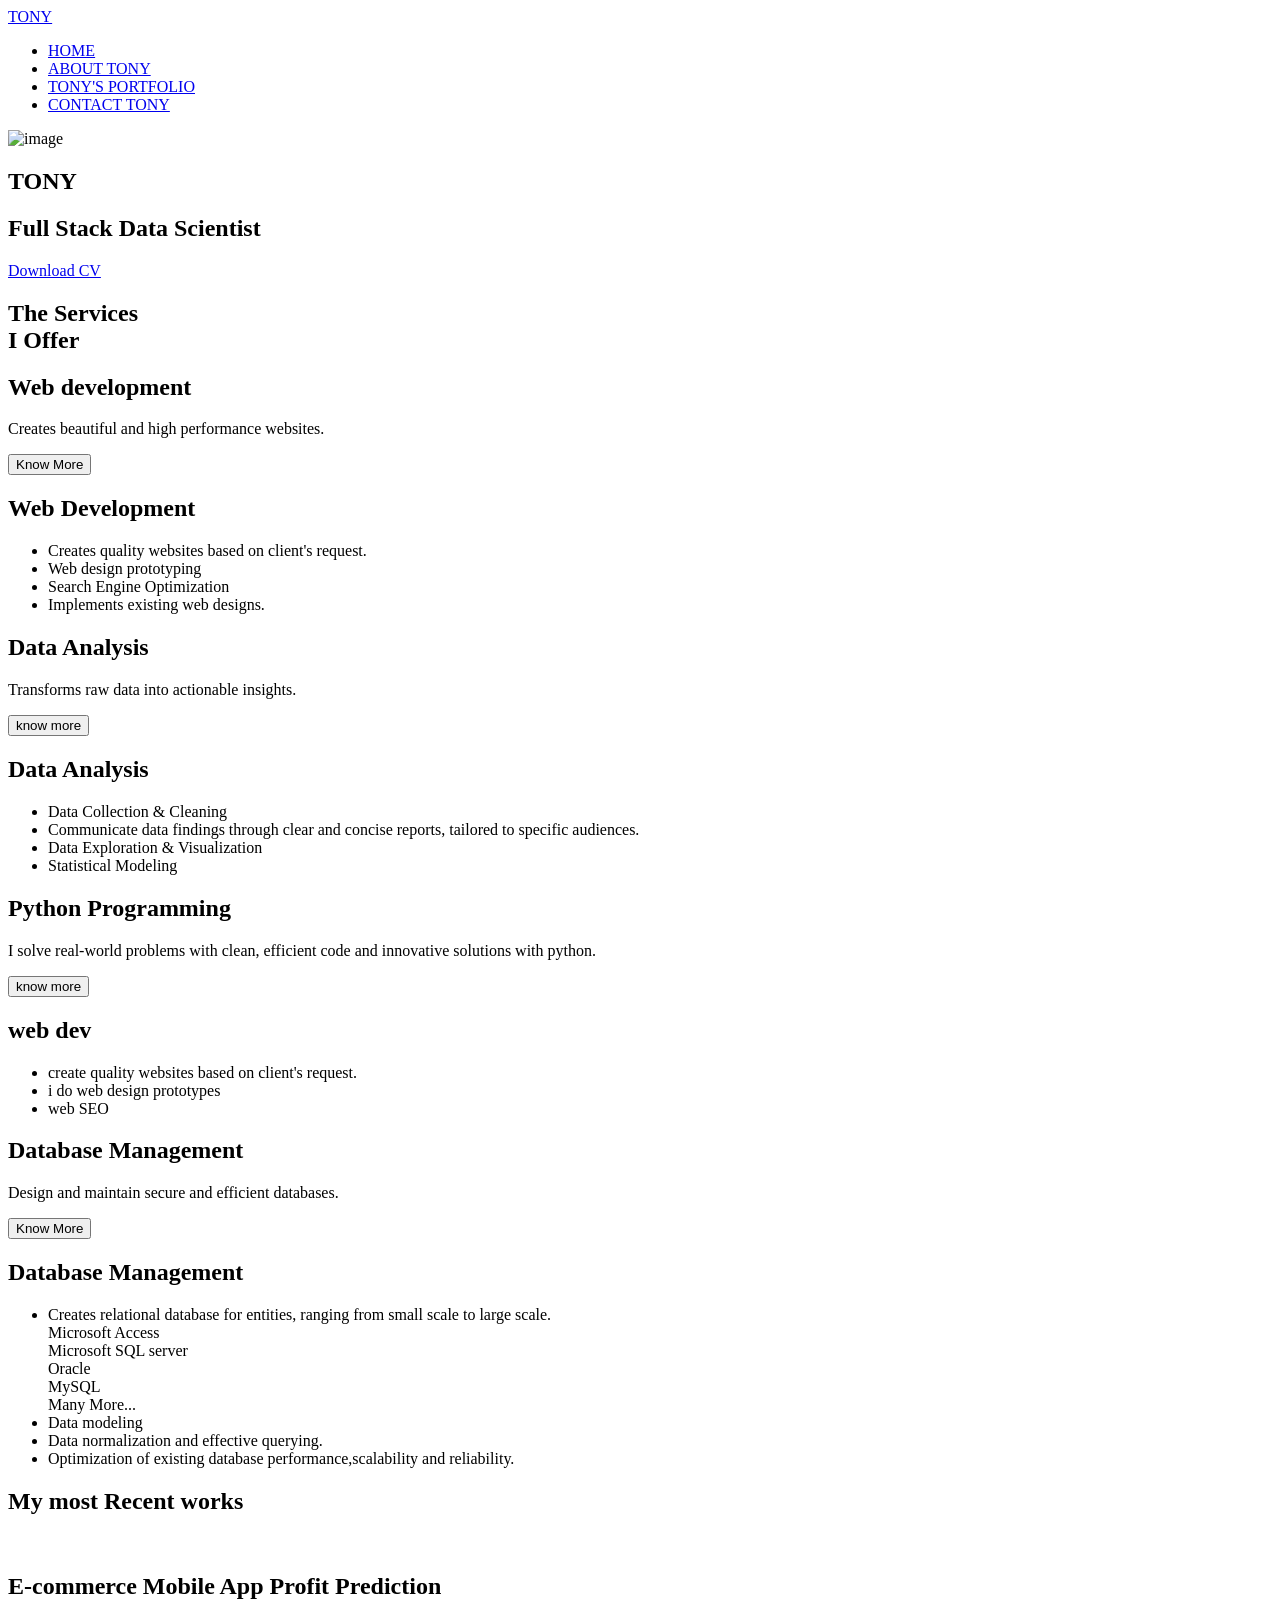
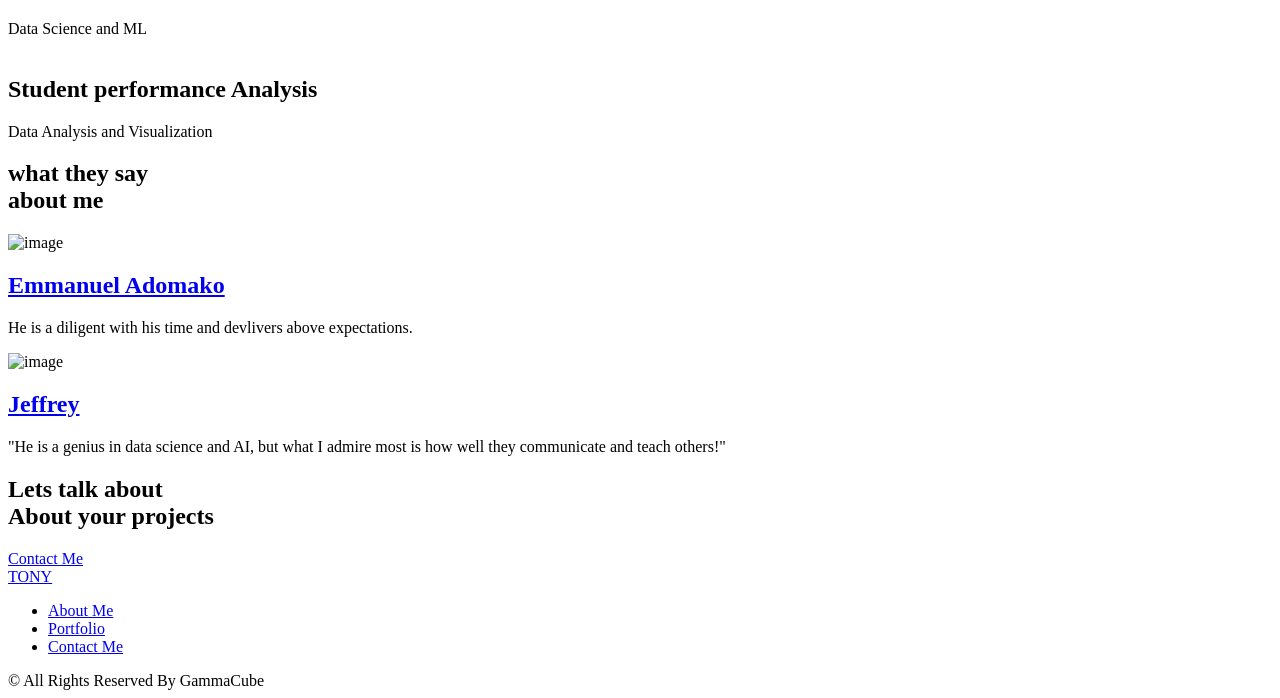
==== index.html @ 8dd12e17 "Add files via upload" ====
<!DOCTYPE html>
   <html lang="en">
   <head>
      <meta charset="UTF-8">
      <meta name="viewport" content="width=device-width, initial-scale=1.0">

      <!--=============== FAVICON ===============-->
         <link rel="shortcut icon" href="assets/img/pp.PNG" type="png">
      <!--=============== REMIXICONS ===============-->
      <link href="https://cdn.jsdelivr.net/npm/remixicon@2.2.0/fonts/remixicon.css" rel="stylesheet">

      <!--=============== SWIPER CSS ===============-->
      <link rel="stylesheet" href="assets/css/swiper-bundle.min.css">

      <!--=============== CSS ===============-->
      <link rel="stylesheet" href="assets/css/styles.css">

      <title>TONY'S PORTFOLIO WEBSITE</title>
   </head>
   <body>
      <!--==================== HEADER ====================-->
      <header class="header" id="header">
         <nav class="nav container">
         <a href="index.html" class="nav__logo">TONY</a>

         <div class="nav__menu" id="nav-menu">
            <ul class="nav__list">
               <li class="nav__item">
               <a href="index.html" class="nav__link text__button">HOME</a>
            </li>

            <li class="nav__item">
               <a href="about.html" class="nav__link text__button">ABOUT TONY</a>
            </li>

            <li class="nav__item">
               <a href="work.html" class="nav__link text__button">TONY'S PORTFOLIO</a>
            </li>

            <li class="nav__item">
               <a href="contact.html" class="button">CONTACT TONY</a>
            </li>
         </ul> 
      <!--close button-->
      <div class="nav__close" id="nav-close">
         <i class="ri-close-line"></i>
      </div>
      </div>
      <div class="nav__actions">
         <i class="ri-moon-fill change-theme text__button" id="theme-button"></i>

         <div class="nav__toggle" id="nav-toggle">
            <i class="ri-apps-2-line"></i>
         </div>
      </div>
   </nav>
      </header> 
      <!--==================== MAIN ====================-->
      <main class="main">
         <!--==================== HOME ====================-->
         <section class="home section">
            <div class="home__rectangle"></div>
            <div class="home__container container grid">
               <div class="home__perfil perfil">
                  <div class="perfil__content">
                     <img src="assets/img/profile.PNG" alt="image" class="perfil__img">
                  </div>
               </div>
               <div class="home__content grid">
                  <div class="home__data grid">
                     <h1 class="home__name">TONY</h1>
<h2 class="home__profession" id="job-title">Full Stack Data Scientist</h2>

                     <div class="home__social"> <!--social media accounts-->
                        <a href="https://github.com/Tony-Stone-Code" target= "_blank" class="home__social-link"><i class="ri-github-fill"></i></a>
                        <a href="http://linkedin.com/in/anthony-opoku-acheampong" target= "_blank" class="home__social-link"><i class="ri-linkedin-box-fill"></i></a>
                        <a href="https://t.me/Opoku_Acheampong_Anthony" target= "_blank" class="home__social-link"><i class="ri-telegram-line"></i></a>
                        
                     </div>
                  </div>
                  <a href="https://drive.google.com/file/d/1XRVsfcHG9etysUTUrI4KSMKiuGbF7va8/view?usp=sharing" class="home__button button">Download CV</a> <!-- my cv goes here-->
               </div>
            </div>            
         </section>
         <!--==================== SERVICES ====================-->
         <section class="services section">
            <h2 class="section__title">
               The Services <br>
               I Offer
            </h2>
            <div class="services__container container grid">
               <article class="services__card">
                  <i class="ri-pages-line services___icon"></i>
                  <h2 class="services__title">Web development</h2>
                  <p class="services__description">Creates beautiful and high performance websites.</p>
                  <button class="services__button button">Know More</button>
                  <div class="services__modal">
                     <div class="services__modal-content">
                        <i class="ri-close-line services__modal-close"></i>
                        <h2 class="services__modal-title">Web Development</h2>
                        <ul class="services__modal-list grid">
                           <li class="services__modal-item">
                              Creates quality websites based on client's request.
                           </li>
                           <li class="services__modal-item">Web design prototyping</li>
                           <li class="services__modal-item">Search Engine Optimization</li>
                           <li class="services__modal-item">Implements existing web designs.</li>
                        </ul>
                     </div>
                  </div>
               </article>

               <article class="services__card">
                  <i class="ri-bar-chart-fill services___icon"></i>
                  <h2 class="services__title">Data Analysis</h2>
                  <p class="services__description">Transforms raw data into actionable insights.</p>
                  <button class="services__button button">know more</button>
                  <div class="services__modal">
                     <div class="services__modal-content">
                        <i class="ri-close-line services__modal-close"></i>
                        <h2 class="services__modal-title">Data Analysis</h2>
                        <ul class="services__modal-list grid">
                           <li class="services__modal-item">
                              Data Collection & Cleaning
                           </li>
                           <li class="services__modal-item">
                              Communicate data findings through clear and concise reports, tailored to specific audiences.
                           </li>
                           <li class="services__modal-item">
                              Data Exploration & Visualization
                           </li>
                           <li class="services__modal-item">
                              Statistical Modeling
                           </li>
            
                        </ul>
                     </div>
                  </div>
               </article>

               <article class="services__card">
                  <i class="ri-terminal-box-fill services___icon"></i>
                  <h2 class="services__title">Python Programming</h2>
                  <p class="services__description">I solve real-world problems with clean, efficient code and innovative solutions with python.</p>
                  <button class="services__button button">know more</button>
                  <div class="services__modal">
                     <div class="services__modal-content">
                        <i class="ri-close-line services__modal-close"></i>
                        <h2 class="services__modal-title">web dev</h2>
                        <ul class="services__modal-list grid">
                           <li class="services__modal-item">
                              create quality websites based on client's request.
                           </li>
                           <li class="services__modal-item">i do web design prototypes</li>
                           <li class="services__modal-item">web SEO</li>
                        </ul>
                     </div>
                  </div>
               </article>

               <article class="services__card">
                  <i class="ri-database-2-line services___icon"></i>
                  <h2 class="services__title">Database Management</h2>
                  <p class="services__description">Design and maintain secure and efficient databases.</p>
                  <button class="services__button button">Know More</button>
                  <div class="services__modal">
                     <div class="services__modal-content">
                        <i class="ri-close-line services__modal-close"></i>
                        <h2 class="services__modal-title">Database Management</h2>
                        <ul class="services__modal-list grid">
                           <li class="services__modal-item">
                              Creates relational database for entities, ranging from small scale to large scale.<br>Microsoft Access<br> Microsoft SQL server<br>Oracle <br>MySQL <br>Many More...
                           </li>
                           <li class="services__modal-item">Data modeling</li>
                           <li class="services__modal-item">Data normalization and effective querying.</li>
                           <li class="services__modal-item">Optimization of existing database performance,scalability and reliability.</li>
                        </ul>
                     </div>
                  </div>
               </article>
            </div>
         </section>
         <!--==================== WORK ====================-->
         <section class="work section">
            <h2 class="section__title">My most <b> Recent works</b></h2>
            <div class="work__container container grid">  

               <article class="work__card">
                  <a href="https://github.com/Tony-Stone-Code/E-commerce-mobile-app-profit-prediction" target="_blank" class="work__link">
                     <img src="assets/img/linear regression.jpg" alt="" class="work__img">
                     <i class="ri-arrow-right-circle-line work__icon"></i>
                  </a>
               
                  <h2 class="work__article">E-commerce Mobile App Profit Prediction</h2>
                  <span class="work__subtitle">Data Science and ML</span>
               </article>

               <article class="work__card">
                  <a href="https://github.com/Tony-Stone-Code/students-performance-analysis" target="_blank" class="work__link">
                     <img src="assets/img/students performance.jpg" alt="" class="work__img">
                     <i class="ri-arrow-right-circle-line work__icon"></i>
                  </a>
               
                  <h2 class="work__article">Student performance Analysis</h2>
                  <span class="work__subtitle">Data Analysis and Visualization</span>
               </article>

            
            </div>
         </section>

         <!--==================== TESTIMONIAL ====================-->
         <section class="testimonial section">
            <h2 class="section__title">what they say<br>about me</h2>

            <div class="testimonial__container container">
               <div class="testimonial__swiper swiper">
                  <div class="swiper-wrapper">

                  <article class="testimonial__card swiper-slide">
                     <div class="testimonial__border">
                        <img src="assets/img/emma.png" alt="image" class="testimonial__img">
                     </div>
                     <h2 class="testimonial__name">
                        <a href="https://www.linkedin.com/in/emmanuel-adomako-844793249/">Emmanuel Adomako</a>
                     </h2>
                     <p class="testimonial__description">
                        He is a diligent with his time and devlivers above expectations.
                     </p>
                  </article>
                  
                  <article class="testimonial__card swiper-slide">
                     <div class="testimonial__border">
                        <img src="assets/img/jeff.png" alt="image" class="testimonial__img">
                     </div>
                     <h2 class="testimonial__name">
                        <a href="https://www.linkedin.com/in/jeffery-gaisey-92b6182b5/">Jeffrey</a>
                     </h2>
                     <p class="testimonial__description">
                        "He is a genius in data science and AI, but what I admire most is how well they communicate and teach others!"
                     </p>
                  </article>

                  </div>
               </div>
<!--Pagination-->
               <div class="swiper-pagination">
                  
               </div>
            </div>
         </section>

         <!--==================== CONTACT ====================-->
         <section class="contact section">
            <div class="contact__conatiner container grid">
               <h2 class="section__title">
                  Lets talk about <br>
                  About your projects
               </h2>
               <a href="contact.html" class="contact__button button">Contact Me</a>
            </div>
         </section>
      </main>

      <!--==================== FOOTER ====================-->
      <footer class="footer">
         <div class="footer__container container grid">
            <div class="footer__content grid">
               <a href="index.html" class="footer__logo">TONY</a>
               <ul class="footer__links">
                  <li><a href="about.html" class="footer__link">About Me</a></li>
                  <li><a href="work.html" class="footer__link">Portfolio</a></li>
                  <li><a href="contact.html" class="footer__link">Contact Me</a></li>
               </ul>
               <!--social media links-->
               <div class="footer__social">
                  <a href="https://www.facebook.com/profile.php?id=100083570376789" target="_blank" class="footer__social-link">
                     <i class="ri-facebook-circle-fill"></i>
                  </a>
                  <a href="" target="_blank" class="footer__social-link">
                     <i class="ri-instagram-fill"></i>
                  </a>
                  <a href="https://x.com/Opoku_A_Anthony?t=Kt-1c-IILmZmwcya3InUGA&s=09" target="_blank" class="footer__social-link">
                     <i class="ri-twitter-fill"></i>
                  </a>
                  </a>
                  <a href="http://linkedin.com/in/anthony-opoku-acheampong" target="_blank" class="footer__social-link">
                     <i class="ri-linkedin-box-fill"></i>
                  </a>
               </div>
            </div>
            <span class="footer__copy">
               &copy; All Rights Reserved By GammaCube
            </span>
         </div>
      </footer>

      <!--========== SCROLL UP ==========-->
<a href="" class="scrollup" id="scroll-up">
   <i class="ri-arrow-up-line"></i>
</a>

      <!--=============== MAIN JS ===============-->
      <script src="assets/js/main.js"></script>

      <!--=============== SWIPER JS ===============-->
      <script src="assets/js/swiper-bundle.min.js"></script>

      <!--=============== INDEX JS ===============-->
      <script src="assets/js/index.js"></script>
   </body>
</html>
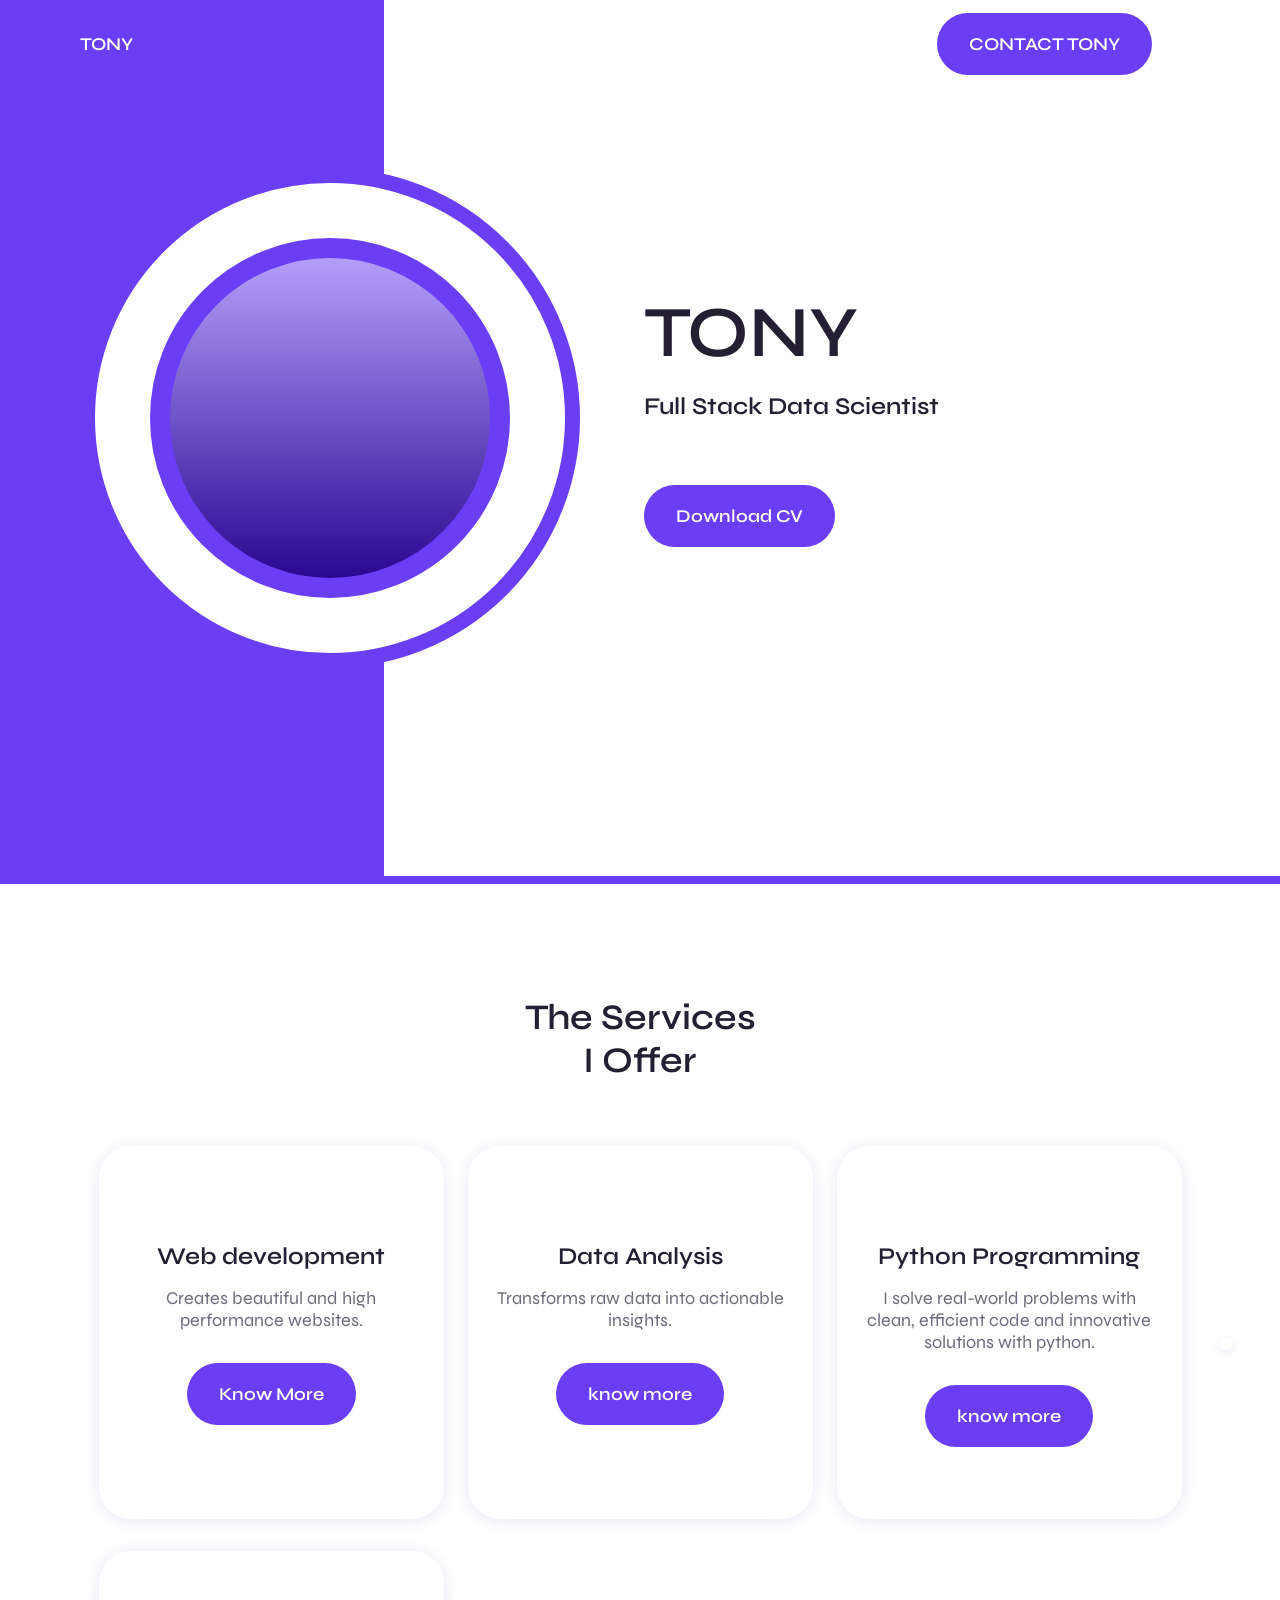
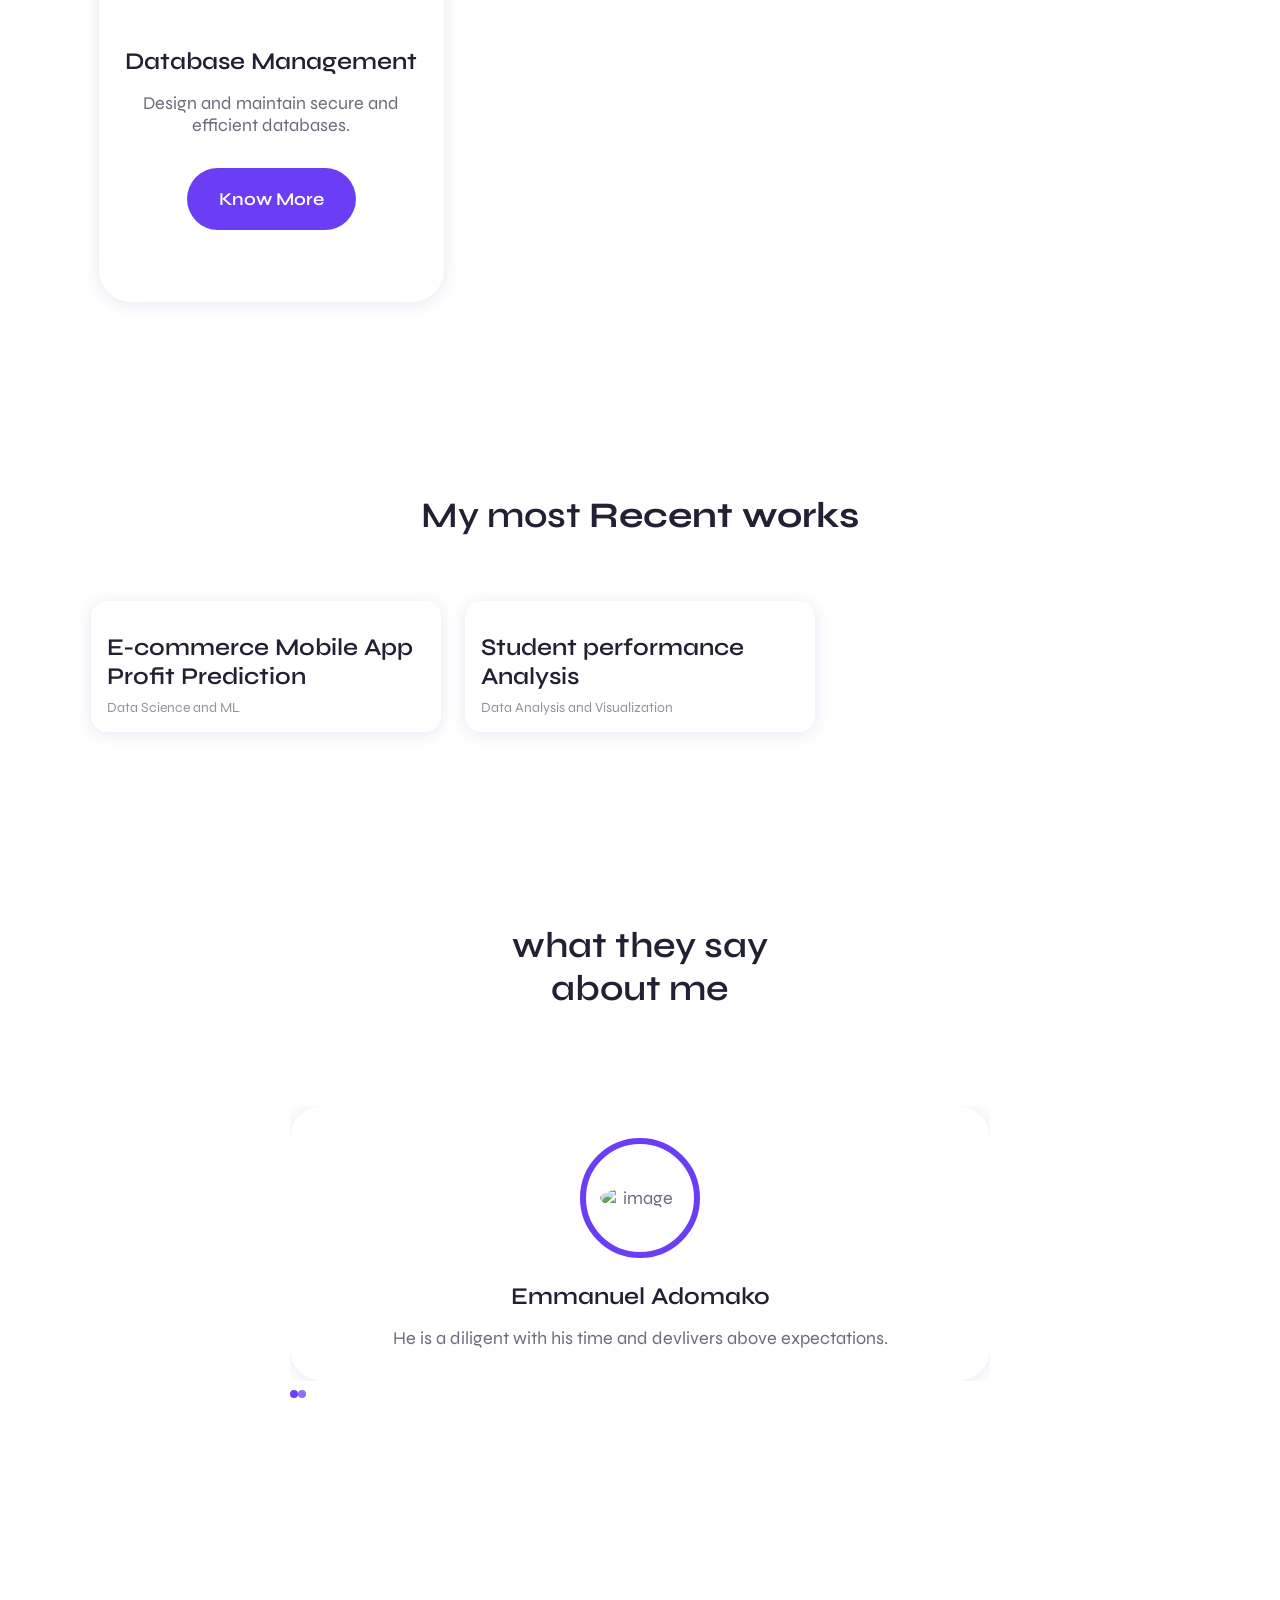
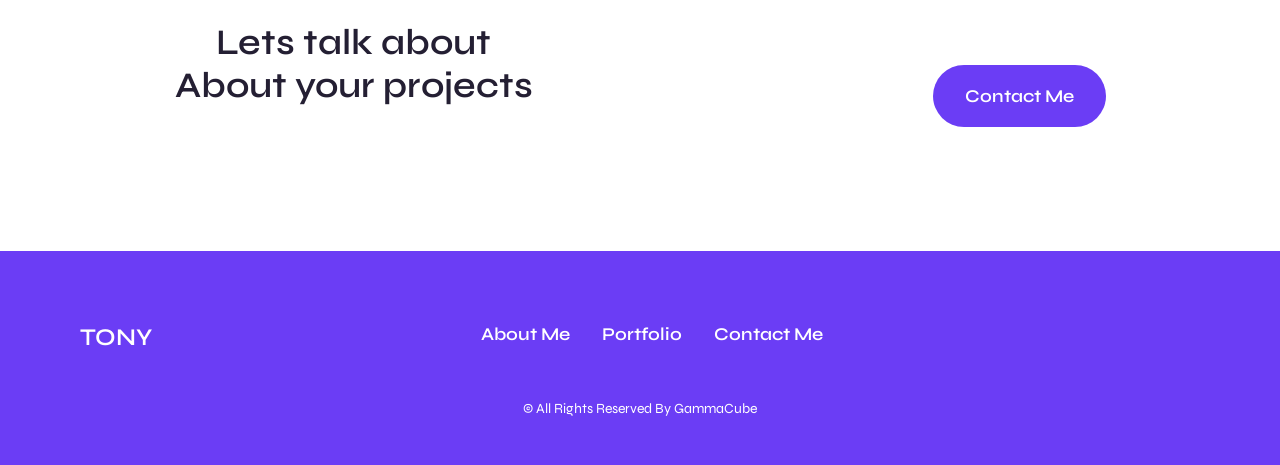
==== commit 338c5ec8: "Fix typos in CSS class names (conatiner -> container) Co-authored-by: Tony-Stone-Code <152708633+Ton" ====
--- a/index.html
+++ b/index.html
@@ -252,7 +252,7 @@
 
          <!--==================== CONTACT ====================-->
          <section class="contact section">
-            <div class="contact__conatiner container grid">
+            <div class="contact__container container grid">
                <h2 class="section__title">
                   Lets talk about <br>
                   About your projects
--- a/assets/css/styles.css
+++ b/assets/css/styles.css
@@ -0,0 +1,1158 @@
+/*=============== GOOGLE FONTS ===============*/
+@import url("https://fonts.googleapis.com/css2?family=Syne:wght@400;500;600&display=swap");
+
+/*=============== VARIABLES CSS ===============*/
+:root {
+  --header-height: 3.5rem;
+
+  /*========== Colors ==========*/
+  --hue: 255;
+  --first-color: hsl(var(--hue), 90%, 60%);
+  --first-color-alt: hsl(var(--hue), 82%, 56%);
+  --first-color-light: hsl(var(--hue), 40%, 80%);
+  --title-color: hsl(var(--hue), 24%, 16%);
+  --text-color: hsl(var(--hue), 8%, 45%);
+  --text-color-light: hsl(var(--hue), 8%, 60%);
+  --white-color: hsl(0, 0%, 100%);
+  --body-color: hsl(0, 0%, 100%);
+  --container-color: hsl(0, 0%, 100%);
+  --shadow-color: hsla(var(--hue), 90%, 30%, .1);
+
+  /*========== Font and typography ==========*/
+  --body-font: "Syne", sans-serif;
+  --biggest-font-size: 2rem;
+  --h1-font-size: 1.5rem;
+  --h2-font-size: 1.25rem;
+  --h3-font-size: 1rem;
+  --normal-font-size: .938rem;
+  --small-font-size: .813rem;
+  --smaller-font-size: .75rem;
+
+  /*========== Font weight ==========*/
+  --font-regular: 400;
+  --font-medium: 500;
+  --font-semi-bold: 600;
+
+  /*========== z index ==========*/
+  --z-tooltip: 10;
+  --z-fixed: 100;
+  --z-modal: 1000;
+}
+
+/*========== Responsive typography ==========*/
+@media screen and (min-width: 1150px) {
+  :root {
+    --biggest-font-size: 4.5rem;
+    --h1-font-size: 2.25rem;
+    --h2-font-size: 1.5rem;
+    --h3-font-size: 1.25rem;
+    --normal-font-size: 1.125rem;
+    --small-font-size: .875rem;
+    --smaller-font-size: .813rem;
+  }
+}
+
+/*=============== BASE ===============*/
+* {
+  box-sizing: border-box;
+  padding: 0;
+  margin: 0;
+}
+
+html {
+  scroll-behavior: smooth;
+}
+
+body,
+input,
+textarea,
+button {
+  font-family: var(--body-font);
+  font-size: var(--normal-font-size);
+}
+
+body {
+  background-color: var(--body-color);
+  color: var(--text-color);
+  transition: background-color .4s;
+}
+
+input,
+button,
+textarea {
+  border: none;
+  outline: none;
+}
+
+h1, h2, h3, h4 {
+  color: var(--title-color);
+  font-weight: var(--font-semi-bold);
+}
+
+ul {
+  list-style: none;
+}
+
+a {
+  text-decoration: none;
+}
+
+img {
+  display: block;
+  max-width: 100%;
+  height: auto;
+}
+
+/*=============== THEME ===============*/
+.nav__actions {
+  display: flex;
+  align-items: center;
+  column-gap: 1rem;
+}
+
+.change-theme {
+  font-size: 1.25rem;
+  cursor: pointer;
+  transition: color .3s;
+}
+
+/*========== Variables Dark theme ==========*/
+body.dark-theme {
+  --title-color: hsl(var(--hue), 24%, 85%);
+  --text-color: hsl(var(--hue), 8%, 70%);
+  --body-color: hsl(var(--hue), 16%, 8%);
+  --container-color: hsl(var(--hue), 16%, 12%);
+  --shadow-color: hsla(var(--hue), 32%, 4%, .4);
+}
+
+/*========== Color changes in some parts of the website, in dark theme ==========*/
+.dark-theme .bg-header {
+  box-shadow: 0 12px 24px var(--shadow-color);
+}
+
+.dark-theme .services__modal {
+  background-color: hsla(var(--hue), 90%, 8%, .2);
+}
+
+.dark-theme::-webkit-scrollbar {
+  background-color: hsl(var(--hue), 16%, 15%);
+}
+
+.dark-theme::-webkit-scrollbar-thumb {
+  background-color: hsl(var(--hue), 16%, 25%);
+}
+
+.dark-theme::-webkit-scrollbar-thumb:hover {
+  background-color: hsl(var(--hue), 16%, 35%);
+}
+
+/*=============== REUSABLE CSS CLASSES ===============*/
+.container {
+  max-width: 1120px;
+  margin-inline: 1.5rem;
+}
+
+.grid {
+  display: grid;
+  gap: 1.5rem;
+}
+
+.section {
+  padding-block: 5rem 2rem;
+}
+
+.section__title {
+  font-size: var(--h1-font-size);
+  text-align: center;
+  margin-bottom: 2rem;
+}
+
+.perfil {
+  width: 250px;
+  height: 250px;
+  background-color: var(--body-color);
+  border: 8px solid var(--first-color);
+  border-radius: 50%;
+  display: grid;
+  place-items: center;
+  transition: background-color .4s;
+}
+
+.perfil__content {
+  width: 180px;
+  height: 180px;
+  border: 10px solid var(--first-color);
+  border-radius: 50%;
+  overflow: hidden;
+  display: flex;
+  justify-content: center;
+  align-items: flex-end;
+  background: linear-gradient(180deg,
+              hsl(var(--hue), 90%, 80%),
+              hsl(var(--hue), 90%, 30%));
+}
+
+.perfil__img {
+  width: 150px;
+}
+
+.main {
+  overflow: hidden;
+}
+
+/*=============== HEADER & NAV ===============*/
+.header {
+  position: fixed;
+  width: 100%;
+  top: 0;
+  left: 0;
+  background-color: transparent;
+  z-index: var(--z-fixed);
+  transition: background-color .4s, box-shadow .4s;
+}
+
+.nav {
+  position: relative;
+  height: var(--header-height);
+  display: flex;
+  justify-content: space-between;
+  align-items: center;
+}
+
+.nav__logo {
+  color: var(--white-color);
+  font-weight: var(--font-semi-bold);
+  transition: color .4s;
+}
+
+.nav__toggle,
+.nav__close {
+  font-size: 1.5rem;
+  cursor: pointer;
+}
+
+/* Navigation for mobile devices */
+@media screen and (max-width: 1150px) {
+  .nav__menu {
+    position: fixed;
+    top: 0;
+    right: -100%;
+    background-color: hsla(var(--hue), 70%, 4%, .2);
+    backdrop-filter: blur(16px);
+    -webkit-backdrop-filter: blur(16px);
+    width: 80%;
+    height: 100%;
+    padding: 7rem 3rem;
+    transition: right .4s;
+  }
+}
+
+.nav__list {
+  display: flex;
+  flex-direction: column;
+  row-gap: 3rem;
+}
+
+.nav__link {
+  position: relative;
+  color: var(--white-color);
+  font-weight: var(--font-semi-bold);
+  transition: color .4s;
+}
+
+.nav__link::after {
+  content: '';
+  width: 0;
+  height: 2px;
+  background-color: var(--white-color);
+  position: absolute;
+  left: 0;
+  bottom: -.5rem;
+  transition: width .3s;
+}
+
+.nav__link:hover::after {
+  width: 30%;
+}
+
+.nav__close {
+  position: absolute;
+  top: 1rem;
+  right: 1.5rem;
+  color: var(--white-color);
+}
+
+/* Show menu */
+.show-menu {
+  right: 0;
+}
+
+/* Change background header */
+.bg-header {
+  background-color: var(--body-color);
+  box-shadow: 0 2px 16px var(--shadow-color);
+}
+
+.bg-header :is(.nav__logo, .nav__toggle, .change-theme) {
+  color: var(--title-color);
+}
+
+/*=============== BUTTON ===============*/
+.button {
+  display: inline-flex;
+  justify-content: center;
+  background-color: var(--first-color);
+  color: var(--white-color);
+  font-weight: var(--font-semi-bold);
+  padding: 1.25rem 2rem;
+  border-radius: 4rem;
+  transition: background-color .4s, box-shadow .4s;
+}
+
+.button:hover {
+  background-color: var(--first-color-alt);
+  box-shadow: 0 8px 24px hsla(var(--hue), 90%, 30%, .3);
+}
+
+/*=============== HOME ===============*/
+.home {
+  position: relative;
+  border-bottom: 8px solid var(--first-color);
+}
+
+.home__rectangle {
+  width: 100%;
+  height: 220px;
+  background-color: var(--first-color);
+  position: absolute;
+  top: 0;
+  left: 0;
+  z-index: -1;
+  transition: background-color .4s;
+}
+
+.home__container {
+  padding-block: 1rem 3rem;
+}
+
+.home__perfil {
+  justify-self: center;
+}
+
+.home__content {
+  row-gap: 3rem;
+}
+
+.home__data {
+  row-gap: .75rem;
+  text-align: center;
+}
+
+.home__name {
+  font-size: var(--biggest-font-size);
+}
+
+.home__profession {
+  font-size: var(--h2-font-size);
+}
+
+.home__social {
+  display: flex;
+  justify-content: center;
+  column-gap: 1rem;
+}
+
+.home__social-link {
+  font-size: 1.5rem;
+  color: var(--title-color);
+  transition: color .4s;
+}
+
+.home__social-link:hover {
+  color: var(--first-color);
+}
+
+.home__button {
+  justify-self: center;
+}
+
+/*=============== SERVICES ===============*/
+.services__container {
+  row-gap: 2rem;
+}
+
+.services__card {
+  position: relative;
+  background-color: var(--container-color);
+  padding: 3.5rem 1.5rem;
+  box-shadow: 0 2px 16px var(--shadow-color);
+  border-radius: 2rem;
+  text-align: center;
+  transition: background-color .4s;
+}
+
+.services___icon {
+  display: block;
+  font-size: 3rem;
+  color: var(--first-color);
+  margin: 0 auto 1.5rem;
+}
+
+.services__title {
+  font-size: var(--h2-font-size);
+  margin-bottom: 1rem;
+}
+
+.services__description {
+  margin-bottom: 2rem;
+}
+
+.services__button {
+  cursor: pointer;
+}
+
+.services__modal {
+  position: fixed;
+  inset: 0;
+  background-color: hsla(var(--hue), 90%, 30%, .3);
+  backdrop-filter: blur(24px);
+  -webkit-backdrop-filter: blur(24px);
+  padding: 2rem 1rem;
+  display: grid;
+  place-items: center;
+  visibility: hidden;
+  opacity: 0;
+  transition: opacity .4s, visibility .4s;
+  z-index: var(--z-modal);
+}
+
+.services__modal-content {
+  max-height: 420px;
+  position: relative;
+  background-color: var(--container-color);
+  padding: 3.5rem 1.5rem;
+  border-radius: 2rem;
+  overflow: auto;
+}
+
+.services__modal-content::-webkit-scrollbar {
+  width: .6rem;
+}
+
+.services__modal-content::-webkit-scrollbar-thumb {
+  background-color: var(--text-color-light);
+  border-radius: .5rem;
+}
+
+.services__modal-title {
+  font-size: var(--h2-font-size);
+  margin-bottom: 2rem;
+}
+
+.services__modal-list {
+  row-gap: 1rem;
+}
+
+.services__modal-item {
+  display: flex;
+  align-items: flex-start;
+  column-gap: .5rem;
+}
+
+.services__modal-item i {
+  font-size: 1.5rem;
+  color: var(--first-color);
+}
+
+.services__modal-close {
+  position: absolute;
+  top: 1.5rem;
+  right: 1.5rem;
+  font-size: 1.5rem;
+  color: var(--first-color);
+  cursor: pointer;
+}
+
+/* Active modal */
+.active-modal {
+  opacity: 1;
+  visibility: visible;
+}
+
+/*=============== WORK ===============*/
+.work__container {
+  row-gap: 2rem;
+}
+
+.work__card {
+  background-color: var(--container-color);
+  padding: 1rem;
+  border-radius: 1rem;
+  box-shadow: 0 2px 16px var(--shadow-color);
+  transition: background-color .4s, transform .4s;
+}
+
+.work__card:hover {
+  transform: translateY(-.5rem);
+}
+
+.work__link {
+  position: relative;
+  display: block;
+  overflow: hidden;
+  border-radius: 1rem;
+  margin-bottom: 1rem;
+}
+
+.work__img {
+  width: 100%;
+  transition: transform .4s;
+}
+
+.work__link:hover .work__img {
+  transform: scale(1.1);
+}
+
+.work__icon {
+  position: absolute;
+  top: 1.5rem;
+  right: 1.5rem;
+  font-size: 2rem;
+  color: var(--first-color);
+  background-color: var(--white-color);
+  padding: .5rem;
+  border-radius: 50%;
+  opacity: 0;
+  transition: opacity .4s;
+}
+
+.work__link:hover .work__icon {
+  opacity: 1;
+}
+
+.work__article,
+.work__subtitle {
+  display: block;
+}
+
+.work__article {
+  font-size: var(--h2-font-size);
+  margin-bottom: .5rem;
+}
+
+.work__subtitle {
+  font-size: var(--small-font-size);
+  color: var(--text-color-light);
+}
+
+/*=============== TESTIMONIAL ===============*/
+.testimonial {
+  position: relative;
+}
+
+.testimonial__container {
+  padding-block: 2rem 3rem;
+}
+
+.testimonial__card {
+  background-color: var(--container-color);
+  padding: 2rem 3rem;
+  border-radius: 2rem;
+  box-shadow: 0 2px 16px var(--shadow-color);
+  text-align: center;
+  transition: background-color .4s;
+}
+
+.testimonial__border {
+  width: 100px;
+  height: 100px;
+  border: 6px solid var(--first-color);
+  border-radius: 50%;
+  margin: 0 auto 1.5rem;
+  overflow: hidden;
+  display: grid;
+  place-items: center;
+}
+
+.testimonial__img {
+  width: 80px;
+  border-radius: 50%;
+}
+
+.testimonial__name {
+  font-size: var(--h2-font-size);
+  margin-bottom: 1rem;
+}
+
+.testimonial__name a {
+  color: var(--title-color);
+  transition: color .4s;
+}
+
+.testimonial__name a:hover {
+  color: var(--first-color);
+}
+
+.testimonial__description {
+  color: var(--text-color);
+}
+
+/* Swiper class */
+.swiper {
+  margin-inline: initial;
+}
+
+.swiper-pagination-bullet {
+  background-color: hsl(var(--hue), 90%, 70%);
+  opacity: 1;
+}
+
+.swiper-pagination-bullet-active {
+  background-color: var(--first-color);
+}
+
+/*=============== CONTACT ===============*/
+.contact__container {
+  row-gap: 4rem;
+}
+
+.contact__button {
+  justify-self: center;
+}
+
+.contact__page {
+  padding-block: 1rem 4rem;
+}
+
+.contact__form {
+  position: relative;
+  row-gap: 2rem;
+}
+
+.contact__group {
+  grid-template-columns: repeat(2, 1fr);
+  column-gap: 1rem;
+}
+
+.contact__box {
+  position: relative;
+  width: 100%;
+  height: 58px;
+}
+
+.contact__input {
+  position: absolute;
+  width: 100%;
+  height: 100%;
+  background-color: var(--container-color);
+  border: 3px solid var(--first-color-light);
+  padding: .5rem 1.5rem;
+  color: var(--title-color);
+  font-weight: var(--font-semi-bold);
+  border-radius: 4rem;
+  transition: border-color .4s, background-color .4s;
+}
+
+.contact__input::placeholder {
+  color: var(--text-color-light);
+  transition: opacity .4s;
+}
+
+.contact__input:focus {
+  border-color: var(--first-color);
+}
+
+.contact__input:-webkit-autofill {
+  transition: background-color 6000s, color 6000s;
+}
+
+.contact__label {
+  position: absolute;
+  top: -16px;
+  left: 16px;
+  color: var(--title-color);
+  font-size: var(--small-font-size);
+  font-weight: var(--font-semi-bold);
+  background-color: var(--body-color);
+  padding: 8px;
+  pointer-events: none;
+  transition: background-color .4s;
+  opacity: 0;
+}
+
+.contact__form .contact__area {
+  height: 10rem;
+}
+
+.contact__area textarea {
+  resize: none;
+  padding-top: 1.25rem;
+}
+
+.contact__send {
+  padding-block: 1.25rem;
+  cursor: pointer;
+}
+
+.contact__input:focus::placeholder {
+  opacity: 0;
+}
+
+.contact__input:focus + .contact__label,
+.contact__input:not(:placeholder-shown).contact__input:not(:focus) + .contact__label {
+  opacity: 1;
+  top: -16px;
+}
+
+.container__message {
+  position: absolute;
+  bottom: -2rem;
+  left: 0;
+  font-size: var(--small-font-size);
+  font-weight: var(--font-semi-bold);
+  color: var(--title-color);
+}
+
+/*=============== FOOTER ===============*/
+.footer {
+  background-color: var(--first-color);
+}
+
+.footer__container {
+  padding-block: 3rem 2rem;
+  row-gap: 3rem;
+}
+
+.footer__content {
+  row-gap: 3rem;
+}
+
+.footer__logo {
+  display: inline-flex;
+  color: var(--white-color);
+  font-size: var(--h2-font-size);
+  font-weight: var(--font-semi-bold);
+  margin-bottom: 1rem;
+}
+
+.footer__links {
+  display: flex;
+  flex-wrap: wrap;
+  column-gap: 2rem;
+  row-gap: .5rem;
+}
+
+.footer__link {
+  color: var(--white-color);
+  font-weight: var(--font-semi-bold);
+  transition: color .4s;
+}
+
+.footer__link:hover {
+  color: var(--text-color);
+}
+
+.footer__social {
+  display: flex;
+  column-gap: 1rem;
+}
+
+.footer__social-link {
+  font-size: 1.5rem;
+  color: var(--white-color);
+  transition: color .4s;
+}
+
+.footer__social-link:hover {
+  color: var(--text-color);
+}
+
+.footer__copy {
+  display: block;
+  text-align: center;
+  color: var(--white-color);
+  font-size: var(--small-font-size);
+}
+
+/*=============== SCROLL BAR ===============*/
+::-webkit-scrollbar {
+  width: .6rem;
+  background-color: hsl(var(--hue), 20%, 85%);
+}
+
+::-webkit-scrollbar-thumb {
+  background-color: hsl(var(--hue), 20%, 65%);
+}
+
+::-webkit-scrollbar-thumb:hover {
+  background-color: hsl(var(--hue), 20%, 55%);
+}
+
+/*=============== SCROLL UP ===============*/
+.scrollup {
+  position: fixed;
+  right: 1rem;
+  bottom: -50%;
+  background-color: var(--container-color);
+  box-shadow: 0 2px 8px var(--shadow-color);
+  display: inline-flex;
+  padding: 6px;
+  font-size: 1.25rem;
+  color: var(--title-color);
+  border-radius: .25rem;
+  z-index: var(--z-tooltip);
+  transition: bottom .4s, transform .4s, background-color .4s;
+}
+
+.scrollup:hover {
+  transform: translateY(-.5rem);
+}
+
+/* Show Scroll Up */
+.show-scroll {
+  bottom: 3rem;
+}
+
+/*=============== ABOUT ===============*/
+.about__container {
+  row-gap: 3rem;
+}
+
+.about__perfil {
+  justify-self: center;
+}
+
+.about__content {
+  row-gap: 3rem;
+}
+
+.about__data {
+  row-gap: 2rem;
+}
+
+.about__info {
+  row-gap: .75rem;
+  text-align: center;
+}
+
+.about__name {
+  font-size: var(--h1-font-size);
+}
+
+.about__profession {
+  font-size: var(--h2-font-size);
+}
+
+.about__description {
+  margin-block: 1rem 2rem;
+}
+
+.about__button {
+  justify-self: center;
+}
+
+.about__skills-title {
+  font-size: var(--h3-font-size);
+  text-align: center;
+  margin-bottom: 2rem;
+}
+
+.about__skills-content {
+  grid-template-columns: repeat(4, max-content);
+  justify-content: center;
+  align-items: center;
+  column-gap: 3rem;
+  row-gap: 2rem;
+}
+
+.about__skills-img {
+  width: 35px;
+  transition: transform .4s;
+}
+
+.about__skills-img:hover {
+  transform: translateY(-.5rem);
+}
+
+/*=============== BREAKPOINTS ===============*/
+/* For small devices */
+@media screen and (max-width: 320px) {
+  .container {
+    margin-inline: 1rem;
+  }
+
+  .contact__group {
+    grid-template-columns: 1fr;
+  }
+
+  .about__skills-content {
+    grid-template-columns: repeat(3, max-content);
+  }
+}
+
+/* For medium devices */
+@media screen and (min-width: 576px) {
+  .services__container {
+    grid-template-columns: 320px;
+    justify-content: center;
+  }
+
+  .work__container {
+    grid-template-columns: 350px;
+    justify-content: center;
+  }
+
+  .about__container {
+    grid-template-columns: 400px;
+    justify-content: center;
+  }
+}
+
+@media screen and (min-width: 768px) {
+  .services__container {
+    grid-template-columns: repeat(2, 320px);
+  }
+
+  .work__container {
+    grid-template-columns: repeat(2, 350px);
+  }
+
+  .testimonial__container {
+    max-width: 700px;
+    margin-inline: auto;
+  }
+
+  .contact__page {
+    grid-template-columns: 670px;
+    justify-content: center;
+  }
+
+  .contact__group {
+    grid-template-columns: repeat(2, 1fr);
+  }
+
+  .contact__area {
+    height: 18rem;
+  }
+
+  .contact__message {
+    bottom: 5rem;
+  }
+
+  .contact__send {
+    width: max-content;
+    justify-self: center;
+  }
+}
+
+/* For large devices */
+@media screen and (min-width: 1150px) {
+  .container {
+    margin-inline: auto;
+  }
+
+  .section {
+    padding-block: 7rem 5rem;
+  }
+
+  .section__title {
+    margin-bottom: 4rem;
+  }
+
+  .nav {
+    height: calc(var(--header-height) + 2rem);
+    column-gap: 3rem;
+  }
+
+  .nav__toggle,
+  .nav__close {
+    display: none;
+  }
+
+  .nav__menu {
+    margin-left: auto;
+  }
+
+  .nav__list {
+    flex-direction: row;
+    align-items: center;
+    column-gap: 3rem;
+  }
+
+  .change-theme {
+    color: var(--white-color);
+  }
+
+  .bg-header .change-theme {
+    color: var(--title-color);
+  }
+
+  .perfil {
+    width: 500px;
+    height: 500px;
+    border-width: 15px;
+  }
+
+  .perfil__content {
+    width: 360px;
+    height: 360px;
+    border-width: 20px;
+  }
+
+  .perfil__img {
+    width: 300px;
+  }
+
+  .home__rectangle {
+    width: 30vw;
+    height: 100%;
+    right: -2.5rem;
+  }
+
+  .home__container {
+    position: relative;
+    grid-template-columns: 500px 300px;
+    align-items: center;
+    column-gap: 4rem;
+    padding-block: 3.5rem 8rem;
+  }
+
+  .home__content {
+    row-gap: 4rem;
+  }
+
+  .home__data {
+    row-gap: 1rem;
+    text-align: initial;
+  }
+
+  .home__social {
+    flex-direction: column;
+    row-gap: 1.5rem;
+    position: absolute;
+    top: -4rem;
+    bottom: 0;
+    right: 0;
+  }
+
+  .home__social-link {
+    color: var(--first-color);
+  }
+
+  .home__button {
+    justify-self: flex-start;
+  }
+
+  .services__container {
+    grid-template-columns: repeat(3, 345px);
+  }
+
+  .services__card {
+    padding-block: 4.5rem;
+  }
+
+  .services__modal-content {
+    max-width: 480px;
+    padding: 5.5rem 2rem;
+  }
+
+  .services__modal-close {
+    font-size: 2rem;
+  }
+
+  .work__container {
+    grid-template-columns: repeat(3, 350px);
+    row-gap: 4rem;
+  }
+
+  .testimonial__card {
+    padding-inline: 3rem;
+  }
+
+  .testimonial__border {
+    width: 120px;
+    height: 120px;
+    margin-bottom: 1.5rem;
+  }
+
+  .contact__container {
+    grid-template-columns: repeat(2, max-content);
+    justify-content: center;
+    align-items: center;
+    column-gap: 25rem;
+  }
+
+  .contact__page {
+    padding-block: 3rem 6rem;
+  }
+
+  .contact__form {
+    row-gap: 2.5rem;
+  }
+
+  .footer__container {
+    padding-block: 4.5rem 3rem;
+  }
+
+  .footer__content {
+    grid-template-columns: repeat(3, max-content);
+    justify-content: space-between;
+  }
+
+  .footer__logo {
+    margin-bottom: 0;
+  }
+
+  .scrollup {
+    right: 3rem;
+  }
+
+  .about__container {
+    grid-template-columns: 500px 440px;
+    align-items: center;
+    column-gap: 8rem;
+    padding-top: 2rem;
+  }
+
+  .about__data {
+    row-gap: 3.5rem;
+  }
+
+  .about__info {
+    text-align: initial;
+  }
+
+  .about__description {
+    margin-block: 2rem 3rem;
+  }
+
+  .about__button {
+    justify-self: flex-start;
+  }
+
+  .about__skills-title {
+    text-align: initial;
+  }
+
+  .about__skills-content {
+    grid-template-columns: repeat(7, max-content);
+    justify-content: initial;
+  }
+
+  .about__skills-img {
+    width: 40px;
+  }
+}
+
+@media screen and (min-width: 1500px) {
+  .home__rectangle {
+    width: 33vw;
+  }
+}
+
+/* For 2K resolutions (2048 x 1152) */
+@media screen and (min-width: 2048px) {
+  .home__rectangle {
+    width: 40vw;
+  }
+}
